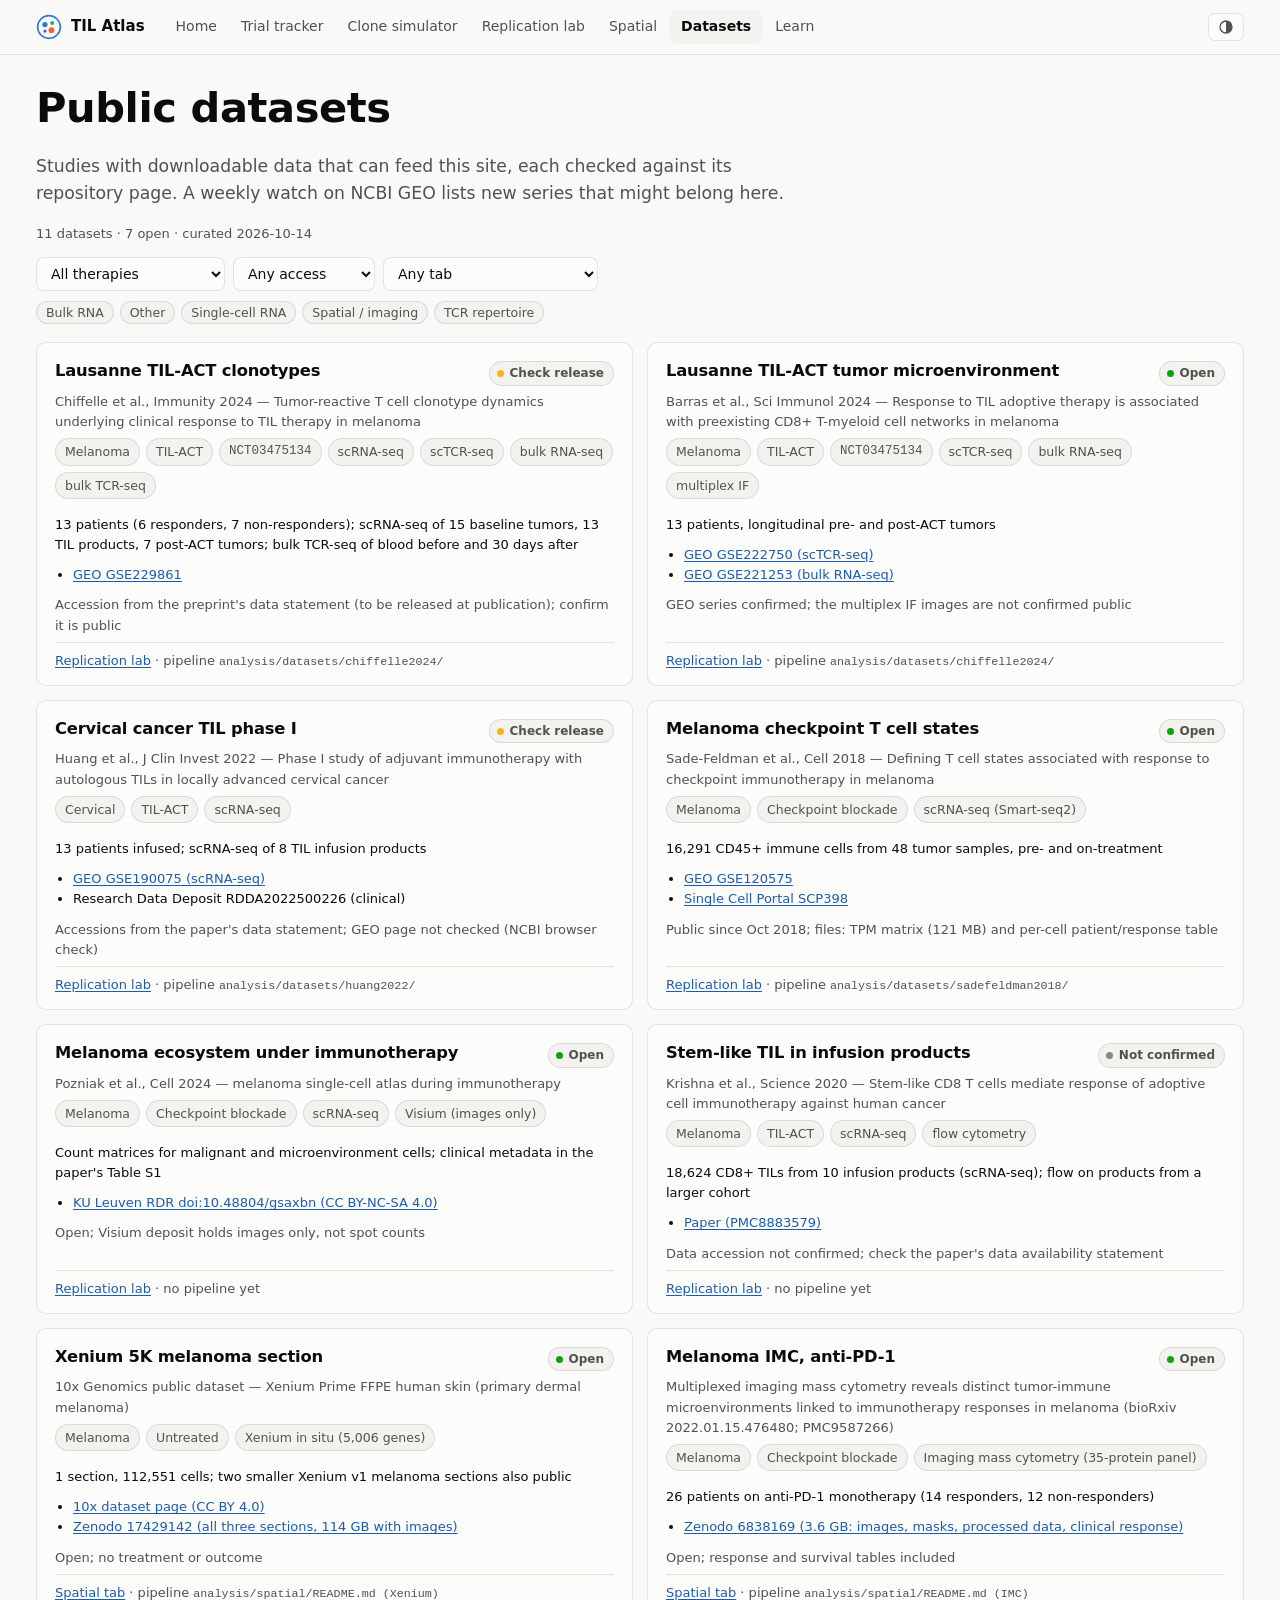
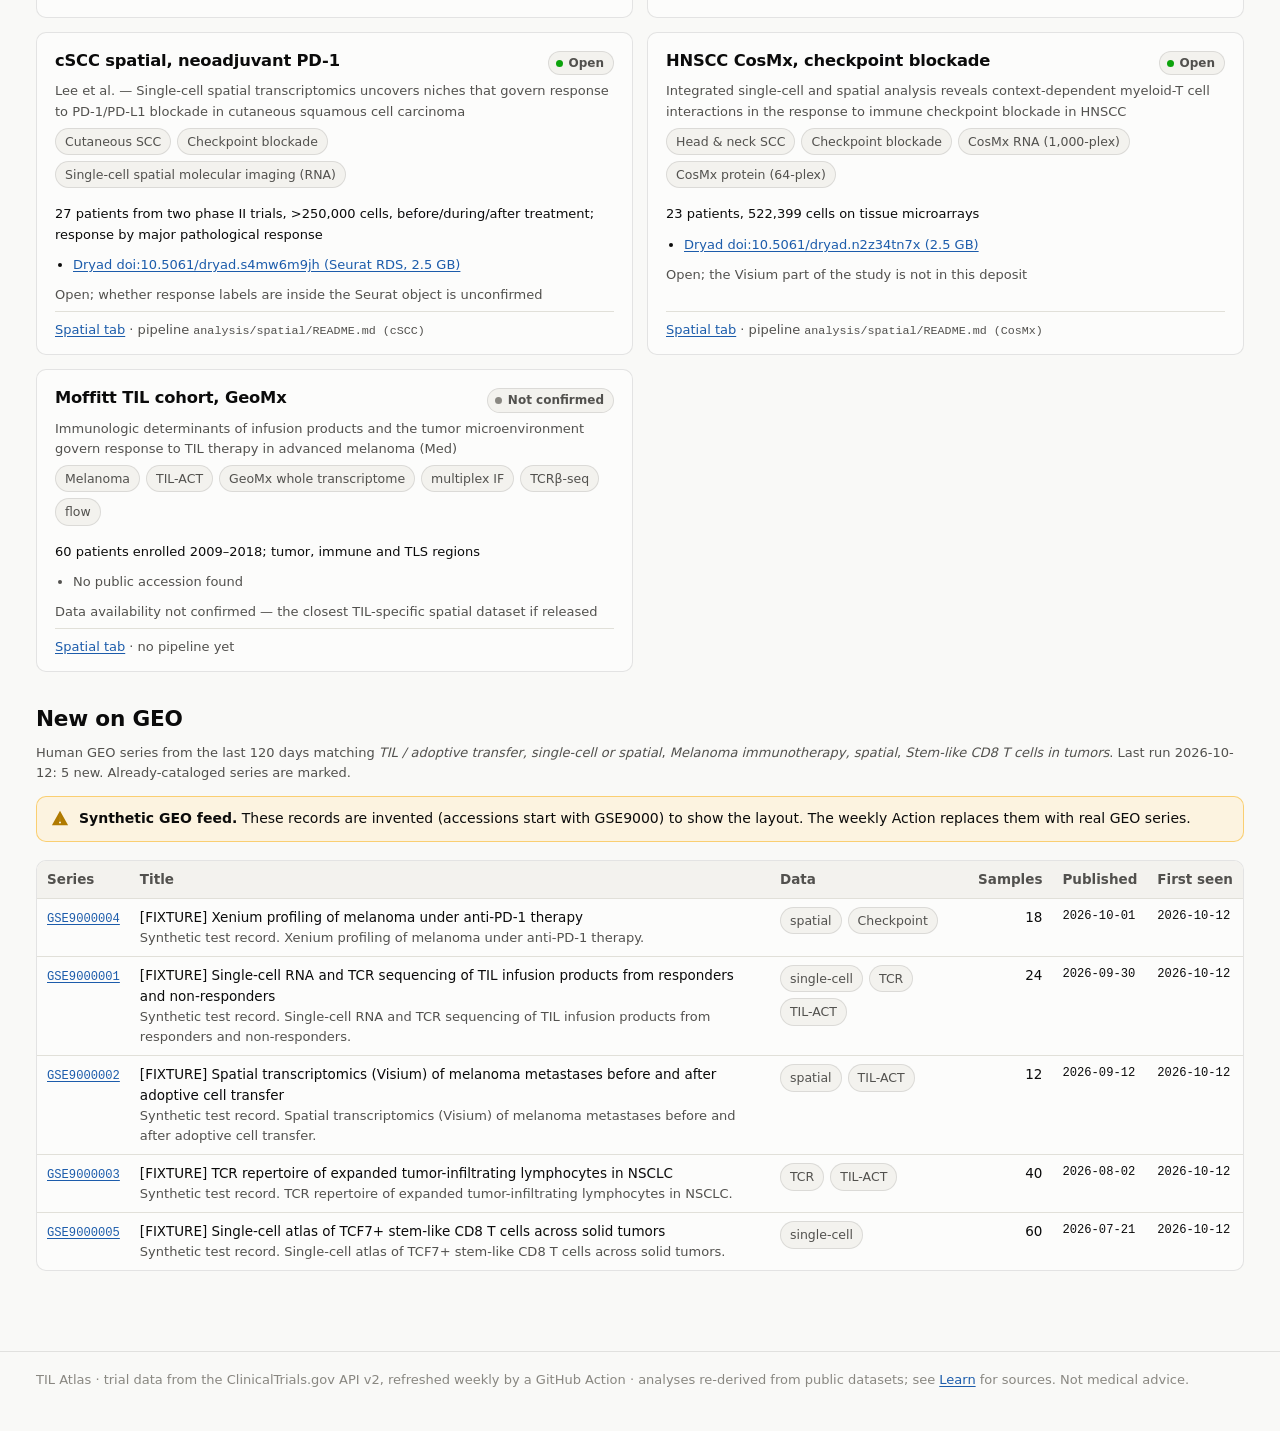
==== site/datasets.html @ 42738751 "Add spatial tab, dataset catalog, GEO watch, multi-dataset replication lab - site: spatial.html (tis" ====
<!doctype html>
<html lang="en">
<head>
<meta charset="utf-8">
<meta name="viewport" content="width=device-width, initial-scale=1, viewport-fit=cover">
<meta name="claude:viewport-fit-sides" content="cover">
<title>Datasets · TIL Atlas</title>
<link rel="stylesheet" href="assets/style.css">
</head>
<body>
<main id="main">
  <h1>Public datasets</h1>
  <p class="lede">Studies with downloadable data that can feed this site, each checked against its repository page. A weekly watch on NCBI GEO
    lists new series that might belong here.</p>
  <p class="small muted" id="catMeta"></p>

  <div class="filters" role="group" aria-label="Filter datasets">
    <select id="fTherapy" aria-label="Therapy"><option value="">All therapies</option></select>
    <select id="fAccess" aria-label="Access">
      <option value="">Any access</option><option value="open">Open</option><option value="check">Check release</option><option value="unknown">Not confirmed</option>
    </select>
    <select id="fUse" aria-label="Site tab">
      <option value="">Any tab</option><option value="lab">Feeds the replication lab</option><option value="spatial">Feeds the spatial tab</option>
    </select>
  </div>
  <div class="chips" id="fMod" role="group" aria-label="Data type" style="margin:-6px 0 18px"></div>

  <section class="grid g2" id="cards" style="margin-top:0"></section>

  <section>
    <h2>New on GEO</h2>
    <p class="muted small" id="geoMeta"></p>
    <div id="geo"></div>
  </section>
</main>
<script src="assets/common.js"></script>
<script src="assets/datasets.js"></script>
</body>
</html>
---- site/assets/style.css ----
/* TIL Atlas — shared styles. Colors are role tokens; dark mode is its own set of steps. */
:root {
  color-scheme: light;
  --page: #f9f9f7;
  --surface-1: #fcfcfb;
  --surface-2: #f3f2ee;
  --text-primary: #0b0b0b;
  --text-secondary: #52514e;
  --text-muted: #898781;
  --grid: #e1e0d9;
  --axis: #c3c2b7;
  --border: rgba(11, 11, 11, 0.10);
  --accent: #2a78d6;
  --accent-ink: #1c5cab;
  /* categorical slots, fixed order */
  --s1: #2a78d6; --s2: #eb6834; --s3: #1baf7a; --s4: #eda100;
  --s5: #e87ba4; --s6: #008300; --s7: #6250d6; --s8: #e34948;
  /* sequential blue */
  --q100: #cde2fb; --q300: #6da7ec; --q500: #256abf; --q700: #0d366b;
  --good: #0ca30c; --warning: #fab219; --serious: #ec835a; --critical: #d03b3b;
  --div-n2: #1c5cab; --div-n1: #86b6ef; --div-0: #f0efec; --div-p1: #f2a09f; --div-p2: #b8302f;
  --mono: ui-monospace, "SF Mono", "JetBrains Mono", Menlo, Consolas, monospace;
  --sans: system-ui, -apple-system, "Segoe UI", sans-serif;
  --radius: 10px;
}
@media (prefers-color-scheme: dark) {
  :root:not([data-theme="light"]) {
    color-scheme: dark;
    --page: #0d0d0d; --surface-1: #1a1a19; --surface-2: #232321;
    --text-primary: #f0efec; --text-secondary: #c3c2b7; --text-muted: #898781;
    --grid: #2c2c2a; --axis: #383835; --border: rgba(255, 255, 255, 0.10);
    --accent: #3987e5; --accent-ink: #86b6ef;
    --s1: #3987e5; --s2: #d95926; --s3: #199e70; --s4: #c98500;
    --s5: #d55181; --s6: #008300; --s7: #9085e9; --s8: #e66767;
    --q100: #104281; --q300: #256abf; --q500: #5598e7; --q700: #cde2fb;
    --div-n2: #6da7ec; --div-n1: #23456e; --div-0: #383835; --div-p1: #7a2e2e; --div-p2: #f08a89;
  }
}
:root[data-theme="dark"] {
  color-scheme: dark;
  --page: #0d0d0d; --surface-1: #1a1a19; --surface-2: #232321;
  --text-primary: #f0efec; --text-secondary: #c3c2b7; --text-muted: #898781;
  --grid: #2c2c2a; --axis: #383835; --border: rgba(255, 255, 255, 0.10);
  --accent: #3987e5; --accent-ink: #86b6ef;
  --s1: #3987e5; --s2: #d95926; --s3: #199e70; --s4: #c98500;
  --s5: #d55181; --s6: #008300; --s7: #9085e9; --s8: #e66767;
  --q100: #104281; --q300: #256abf; --q500: #5598e7; --q700: #cde2fb;
  --div-n2: #6da7ec; --div-n1: #23456e; --div-0: #383835; --div-p1: #7a2e2e; --div-p2: #f08a89;
}

* { box-sizing: border-box; }
html { -webkit-text-size-adjust: 100%; }
body {
  margin: 0; background: var(--page); color: var(--text-primary);
  font: 15px/1.55 var(--sans);
}
a { color: var(--accent-ink); text-underline-offset: 2px; }
code, .mono { font-family: var(--mono); font-size: 0.9em; }
h1, h2, h3 { line-height: 1.2; margin: 0 0 .5em; letter-spacing: -0.01em; }
h1 { font-size: clamp(1.8rem, 4vw, 2.6rem); font-weight: 700; }
h2 { font-size: 1.35rem; font-weight: 650; }
h3 { font-size: 1.02rem; font-weight: 650; }
p { margin: 0 0 1em; }
.muted { color: var(--text-secondary); }
.small { font-size: 13px; }

/* ---------- top bar ---------- */
.topbar {
  position: sticky; top: env(safe-area-inset-top, 0px); z-index: 50; background: color-mix(in srgb, var(--page) 88%, transparent);
  backdrop-filter: blur(8px); border-bottom: 1px solid var(--border);
}
.topbar .inner { display: flex; align-items: center; gap: 20px; max-width: 1240px; margin: 0 auto; padding-block: 10px;
  padding-left: max(16px, env(safe-area-inset-left, 0px)); padding-right: max(16px, env(safe-area-inset-right, 0px)); }
.brand { display: flex; align-items: center; gap: 9px; font-weight: 700; color: var(--text-primary); text-decoration: none; white-space: nowrap; }
.brand svg { width: 26px; height: 26px; }
.nav { display: flex; gap: 2px; overflow-x: auto; scrollbar-width: none; flex: 1; }
.nav a { color: var(--text-secondary); text-decoration: none; padding: 6px 11px; border-radius: 7px; font-size: 14px; white-space: nowrap; }
.nav a:hover { background: var(--surface-2); color: var(--text-primary); }
.nav a[aria-current="page"] { color: var(--text-primary); background: var(--surface-2); font-weight: 600; }
.theme-btn:focus-visible, .btn:focus-visible, .chip:focus-visible, select:focus-visible, input:focus-visible { outline: 2px solid var(--accent); outline-offset: 2px; }
@media (prefers-reduced-motion: reduce) { * { transition: none !important; scroll-behavior: auto !important; } }
.theme-btn { border: 1px solid var(--border); background: var(--surface-1); color: var(--text-secondary); border-radius: 7px; padding: 5px 9px; cursor: pointer; font: inherit; font-size: 13px; }

main { max-width: 1240px; margin: 0 auto; padding-block: 28px 80px;
  padding-left: max(16px, env(safe-area-inset-left, 0px)); padding-right: max(16px, env(safe-area-inset-right, 0px)); }
.lede { font-size: 1.08rem; color: var(--text-secondary); max-width: 70ch; }

/* ---------- surfaces ---------- */
.card {
  background: var(--surface-1); border: 1px solid var(--border); border-radius: var(--radius);
  padding: 18px 18px 14px; min-width: 0;
}
.card h3 { margin-bottom: 2px; }
.card .sub { color: var(--text-muted); font-size: 13px; margin-bottom: 10px; }
.grid { display: grid; gap: 14px; }
.g2 { grid-template-columns: repeat(2, minmax(0, 1fr)); }
.g3 { grid-template-columns: repeat(3, minmax(0, 1fr)); }
.g4 { grid-template-columns: repeat(4, minmax(0, 1fr)); }
.span2 { grid-column: span 2; }
@media (max-width: 900px) { .g3, .g4 { grid-template-columns: repeat(2, minmax(0, 1fr)); } }
@media (max-width: 640px) { .g2, .g3, .g4 { grid-template-columns: minmax(0, 1fr); } .span2 { grid-column: auto; } }
section { margin-top: 34px; }

.stat { padding: 14px 16px; }
.stat .label { font-size: 13px; color: var(--text-secondary); }
.stat .value { font-size: 1.9rem; font-weight: 650; line-height: 1.15; margin-top: 2px; }
.stat .note { font-size: 12.5px; color: var(--text-muted); margin-top: 2px; }

.banner {
  display: flex; gap: 10px; align-items: flex-start; border: 1px solid color-mix(in srgb, var(--warning) 55%, transparent);
  background: color-mix(in srgb, var(--warning) 12%, var(--surface-1)); border-radius: var(--radius);
  padding: 11px 14px; margin: 0 0 18px; font-size: 14px;
}
.banner b { white-space: nowrap; }
.banner .icon { flex: none; width: 18px; height: 18px; margin-top: 1px; color: #b07a00; }

/* ---------- controls ---------- */
.filters { display: flex; flex-wrap: wrap; gap: 8px; align-items: center; margin: 4px 0 16px; }
input[type="search"], select {
  font: inherit; font-size: 14px; color: var(--text-primary); background: var(--surface-1);
  border: 1px solid var(--border); border-radius: 8px; padding: 7px 10px; min-width: 0;
}
input[type="search"] { flex: 1 1 220px; }
button.btn {
  font: inherit; font-size: 14px; border: 1px solid var(--border); background: var(--surface-1); color: var(--text-primary);
  border-radius: 8px; padding: 7px 13px; cursor: pointer;
}
button.btn:hover { background: var(--surface-2); }
button.btn.primary { background: var(--accent); border-color: var(--accent); color: #fff; }
button.btn.primary:hover { filter: brightness(1.07); }
.chips { display: flex; flex-wrap: wrap; gap: 6px; }
.chip {
  font-size: 12.5px; padding: 3px 9px; border-radius: 999px; border: 1px solid var(--border);
  background: var(--surface-2); color: var(--text-secondary); white-space: nowrap;
}
button.chip { cursor: pointer; font-family: inherit; }
button.chip[aria-pressed="true"] { background: var(--text-primary); color: var(--surface-1); border-color: var(--text-primary); }

/* ---------- tables ---------- */
.table-wrap { overflow-x: auto; border: 1px solid var(--border); border-radius: var(--radius); background: var(--surface-1); }
table { border-collapse: collapse; width: 100%; font-size: 13.5px; }
th, td { text-align: left; padding: 8px 10px; border-bottom: 1px solid var(--grid); vertical-align: top; }
th { font-weight: 600; color: var(--text-secondary); background: var(--surface-2); position: sticky; top: 0; cursor: pointer; white-space: nowrap; user-select: none; }
th[aria-sort="ascending"]::after { content: " ↑"; }
th[aria-sort="descending"]::after { content: " ↓"; }
td.num, th.num { text-align: right; font-variant-numeric: tabular-nums; }
tr:last-child td { border-bottom: none; }
tbody tr:hover { background: var(--surface-2); }

/* status pill: dot + label, never color alone */
.status { display: inline-flex; align-items: center; gap: 6px; white-space: nowrap; }
.status::before { content: ""; width: 8px; height: 8px; border-radius: 50%; background: var(--text-muted); flex: none; }
.status.RECRUITING::before { background: var(--good); }
.status.NOT_YET_RECRUITING::before, .status.ENROLLING_BY_INVITATION::before { background: var(--warning); }
.status.ACTIVE_NOT_RECRUITING::before { background: var(--accent); }
.status.TERMINATED::before, .status.WITHDRAWN::before, .status.SUSPENDED::before { background: var(--critical); }

/* ---------- charts ---------- */
.chart { width: 100%; position: relative; }
.chart svg { display: block; width: 100%; height: auto; overflow: visible; }
.axis text { fill: var(--text-muted); font-size: 11.5px; font-variant-numeric: tabular-nums; }
.axis path, .axis line { stroke: var(--axis); }
.gridline line { stroke: var(--grid); }
.gridline path { display: none; }
.legend { display: flex; flex-wrap: wrap; gap: 6px 14px; font-size: 12.5px; color: var(--text-secondary); margin: 2px 0 8px; }
.legend span { display: inline-flex; align-items: center; gap: 6px; }
.legend i { width: 10px; height: 10px; border-radius: 3px; display: inline-block; }
.tooltip {
  position: fixed; pointer-events: none; z-index: 100; background: var(--surface-1); color: var(--text-primary);
  border: 1px solid var(--border); border-radius: 8px; padding: 8px 10px; font-size: 12.5px; line-height: 1.4;
  box-shadow: 0 6px 24px rgba(0, 0, 0, .14); max-width: 280px; opacity: 0; transition: opacity .08s;
}
.tooltip .tt-title { font-weight: 600; margin-bottom: 3px; }
.tooltip .row { display: flex; align-items: center; gap: 6px; }
.tooltip .row i { width: 8px; height: 8px; border-radius: 2px; flex: none; }
.tooltip .row b { margin-left: auto; padding-left: 12px; font-variant-numeric: tabular-nums; }

/* ---------- home ---------- */
.hero { display: grid; grid-template-columns: minmax(0, 1.25fr) minmax(0, 1fr); gap: 32px; align-items: center; padding: 18px 0 8px; }
@media (max-width: 860px) { .hero { grid-template-columns: minmax(0, 1fr); } }
.hero-art { aspect-ratio: 1.25; width: 100%; }
.feature { text-decoration: none; color: inherit; display: block; transition: border-color .12s, transform .12s; }
.feature:hover { border-color: var(--accent); transform: translateY(-1px); }
.feature .kicker { font-size: 12px; font-weight: 600; text-transform: uppercase; letter-spacing: .06em; color: var(--accent-ink); margin-bottom: 6px; }

/* ---------- prose / learn ---------- */
.prose { max-width: 76ch; }
.prose h2 { margin-top: 1.8em; }
.prose h3 { margin-top: 1.4em; }
.prose li { margin-bottom: .35em; }
pre {
  background: var(--surface-2); border: 1px solid var(--border); border-radius: 8px; padding: 12px 14px;
  overflow-x: auto; font: 12.5px/1.5 var(--mono); margin: 0 0 1em;
}
details { border: 1px solid var(--border); border-radius: var(--radius); background: var(--surface-1); padding: 10px 14px; margin-bottom: 10px; }
details summary { cursor: pointer; font-weight: 600; }
details[open] summary { margin-bottom: 8px; }
.step { display: grid; grid-template-columns: 34px minmax(0, 1fr); gap: 12px; margin-bottom: 18px; }
.step .n { width: 30px; height: 30px; border-radius: 50%; background: var(--surface-2); border: 1px solid var(--border); display: grid; place-items: center; font-weight: 650; font-size: 14px; }

/* ---------- simulator ---------- */
.sim { display: grid; grid-template-columns: 300px minmax(0, 1fr); gap: 16px; align-items: start; }
@media (max-width: 900px) { .sim { grid-template-columns: minmax(0, 1fr); } }
.controls .group { margin-bottom: 16px; }
.controls .group > .gl { font-size: 12px; font-weight: 650; text-transform: uppercase; letter-spacing: .05em; color: var(--text-muted); margin-bottom: 6px; }
.slider { margin-bottom: 9px; }
.slider label { display: flex; justify-content: space-between; font-size: 13.5px; color: var(--text-secondary); }
.slider label output { color: var(--text-primary); font-variant-numeric: tabular-nums; font-weight: 600; }
input[type="range"] { width: 100%; accent-color: var(--accent); }
.outcome { display: inline-flex; align-items: center; gap: 6px; font-weight: 650; }
.outcome svg { width: 18px; height: 18px; }

footer { border-top: 1px solid var(--border); color: var(--text-muted); font-size: 13px; }
footer .inner { max-width: 1240px; margin: 0 auto; padding-block: 18px 40px;
  padding-left: max(16px, env(safe-area-inset-left, 0px)); padding-right: max(16px, env(safe-area-inset-right, 0px)); }

#map { height: 360px; border-radius: 8px; z-index: 0; }
.leaflet-container { background: var(--surface-2) !important; font: inherit !important; }
.sr-only { position: absolute; width: 1px; height: 1px; overflow: hidden; clip: rect(0 0 0 0); }

/* ---------- datasets ---------- */
.pill { display: inline-flex; align-items: center; gap: 6px; font-size: 12px; font-weight: 600; padding: 2px 9px 2px 7px;
  border-radius: 999px; border: 1px solid var(--border); background: var(--surface-2); color: var(--text-secondary); white-space: nowrap; }
.pill::before { content: ""; width: 7px; height: 7px; border-radius: 50%; background: var(--text-muted); }
.pill.good::before { background: var(--good); } .pill.warning::before { background: var(--warning); } .pill.critical::before { background: var(--critical); }
.dataset { display: flex; flex-direction: column; gap: 6px; }
.dataset p { margin: 0; }
.ds-head { display: flex; justify-content: space-between; align-items: flex-start; gap: 10px; }
.ds-head h3 { margin: 0; }
.acc { margin: 4px 0; padding-left: 18px; }
.ds-foot { margin-top: auto; padding-top: 8px; border-top: 1px solid var(--grid); }
.tabs { display: flex; gap: 6px; flex-wrap: wrap; margin: 0 0 14px; }
tbody tr.sel { background: color-mix(in srgb, var(--accent) 12%, var(--surface-1)); }
td.mono { white-space: nowrap; }
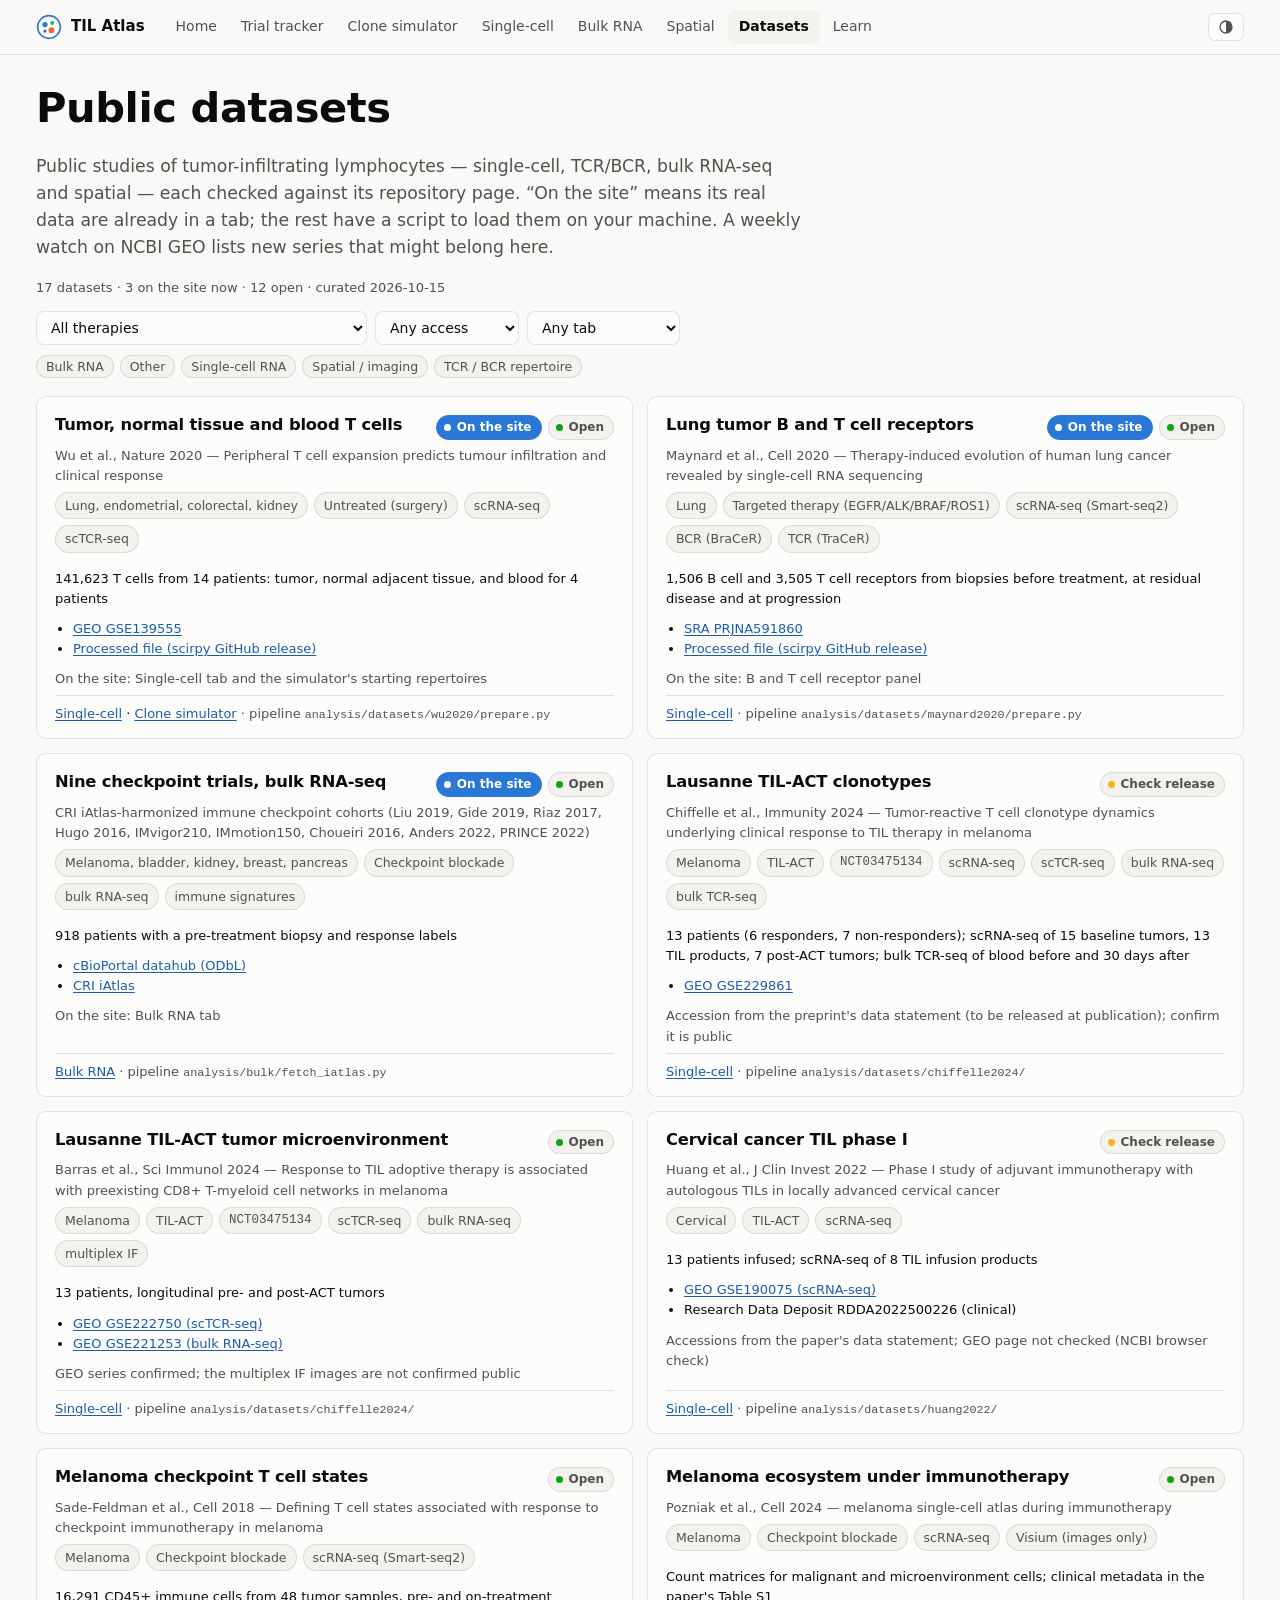
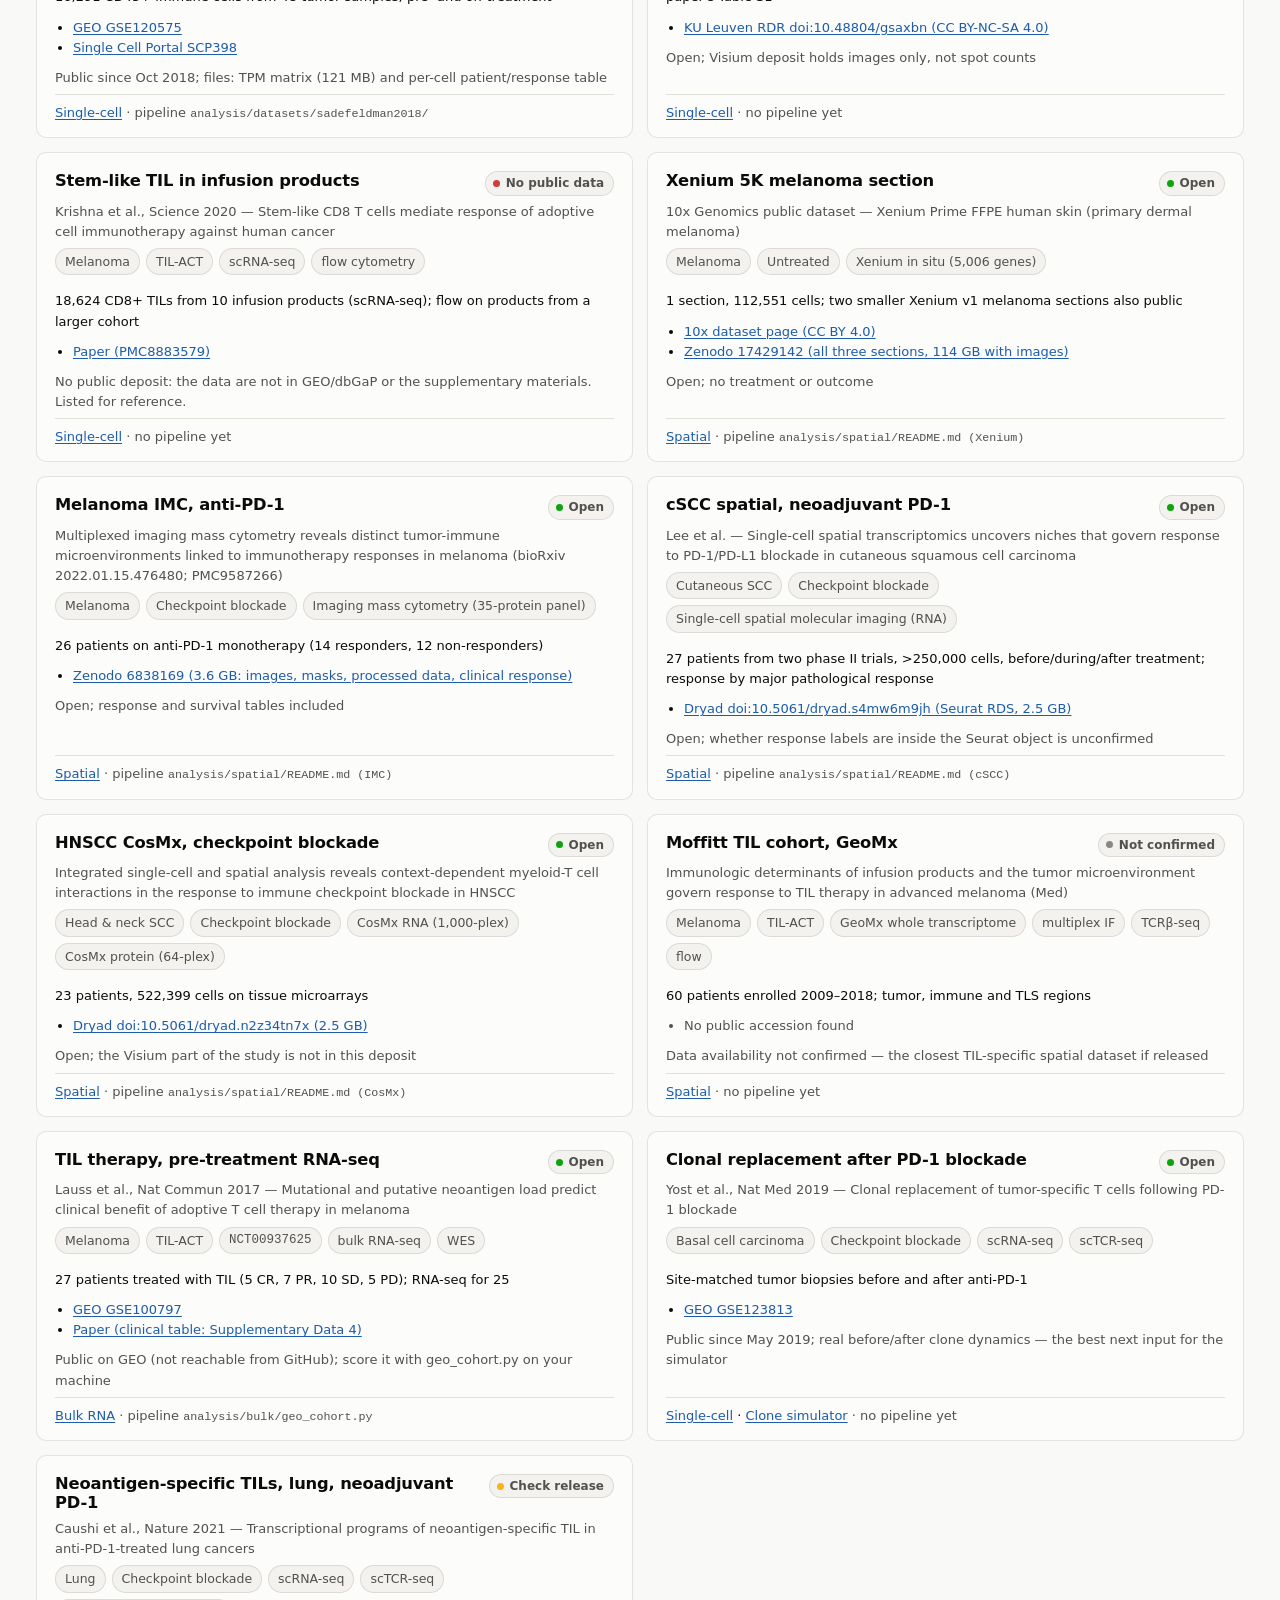
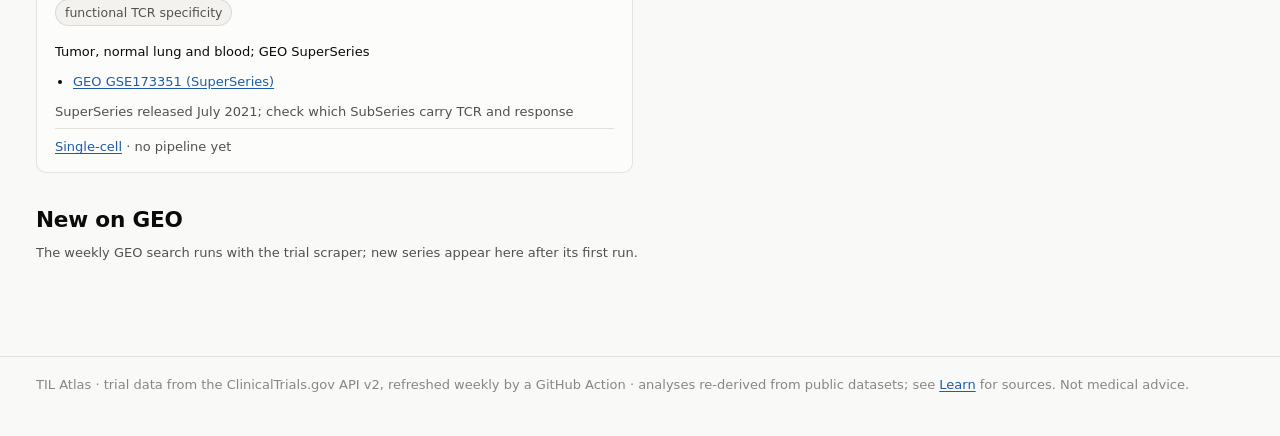
==== commit 19eef156: "Real data only: bulk RNA tab, Wu 2020 + Maynard 2020 single-cell, simulator seeded with real reperto" ====
--- a/site/datasets.html
+++ b/site/datasets.html
@@ -10,17 +10,18 @@
 <body>
 <main id="main">
   <h1>Public datasets</h1>
-  <p class="lede">Studies with downloadable data that can feed this site, each checked against its repository page. A weekly watch on NCBI GEO
-    lists new series that might belong here.</p>
+  <p class="lede">Public studies of tumor-infiltrating lymphocytes — single-cell, TCR/BCR, bulk RNA-seq and spatial — each checked against its
+    repository page. “On the site” means its real data are already in a tab; the rest have a script to load them on your machine. A weekly watch on
+    NCBI GEO lists new series that might belong here.</p>
   <p class="small muted" id="catMeta"></p>
 
   <div class="filters" role="group" aria-label="Filter datasets">
     <select id="fTherapy" aria-label="Therapy"><option value="">All therapies</option></select>
     <select id="fAccess" aria-label="Access">
-      <option value="">Any access</option><option value="open">Open</option><option value="check">Check release</option><option value="unknown">Not confirmed</option>
+      <option value="">Any access</option><option value="open">Open</option><option value="check">Check release</option><option value="unknown">Not confirmed</option><option value="none">No public data</option>
     </select>
     <select id="fUse" aria-label="Site tab">
-      <option value="">Any tab</option><option value="lab">Feeds the replication lab</option><option value="spatial">Feeds the spatial tab</option>
+      <option value="">Any tab</option><option value="lab">Single-cell</option><option value="bulk">Bulk RNA</option><option value="sim">Clone simulator</option><option value="spatial">Spatial</option>
     </select>
   </div>
   <div class="chips" id="fMod" role="group" aria-label="Data type" style="margin:-6px 0 18px"></div>
--- a/site/assets/style.css
+++ b/site/assets/style.css
@@ -232,3 +232,10 @@
 .tabs { display: flex; gap: 6px; flex-wrap: wrap; margin: 0 0 14px; }
 tbody tr.sel { background: color-mix(in srgb, var(--accent) 12%, var(--surface-1)); }
 td.mono { white-space: nowrap; }
+
+.empty { margin-top: 22px; padding: 28px 24px; border-style: dashed; max-width: 760px; }
+.empty h3 { margin-bottom: 8px; }
+.empty p { color: var(--text-secondary); margin: 0 0 .6em; }
+.pills { display: flex; gap: 6px; flex-wrap: wrap; justify-content: flex-end; }
+.pill.on { background: var(--accent); border-color: var(--accent); color: #fff; }
+.pill.on::before { background: #fff; }
